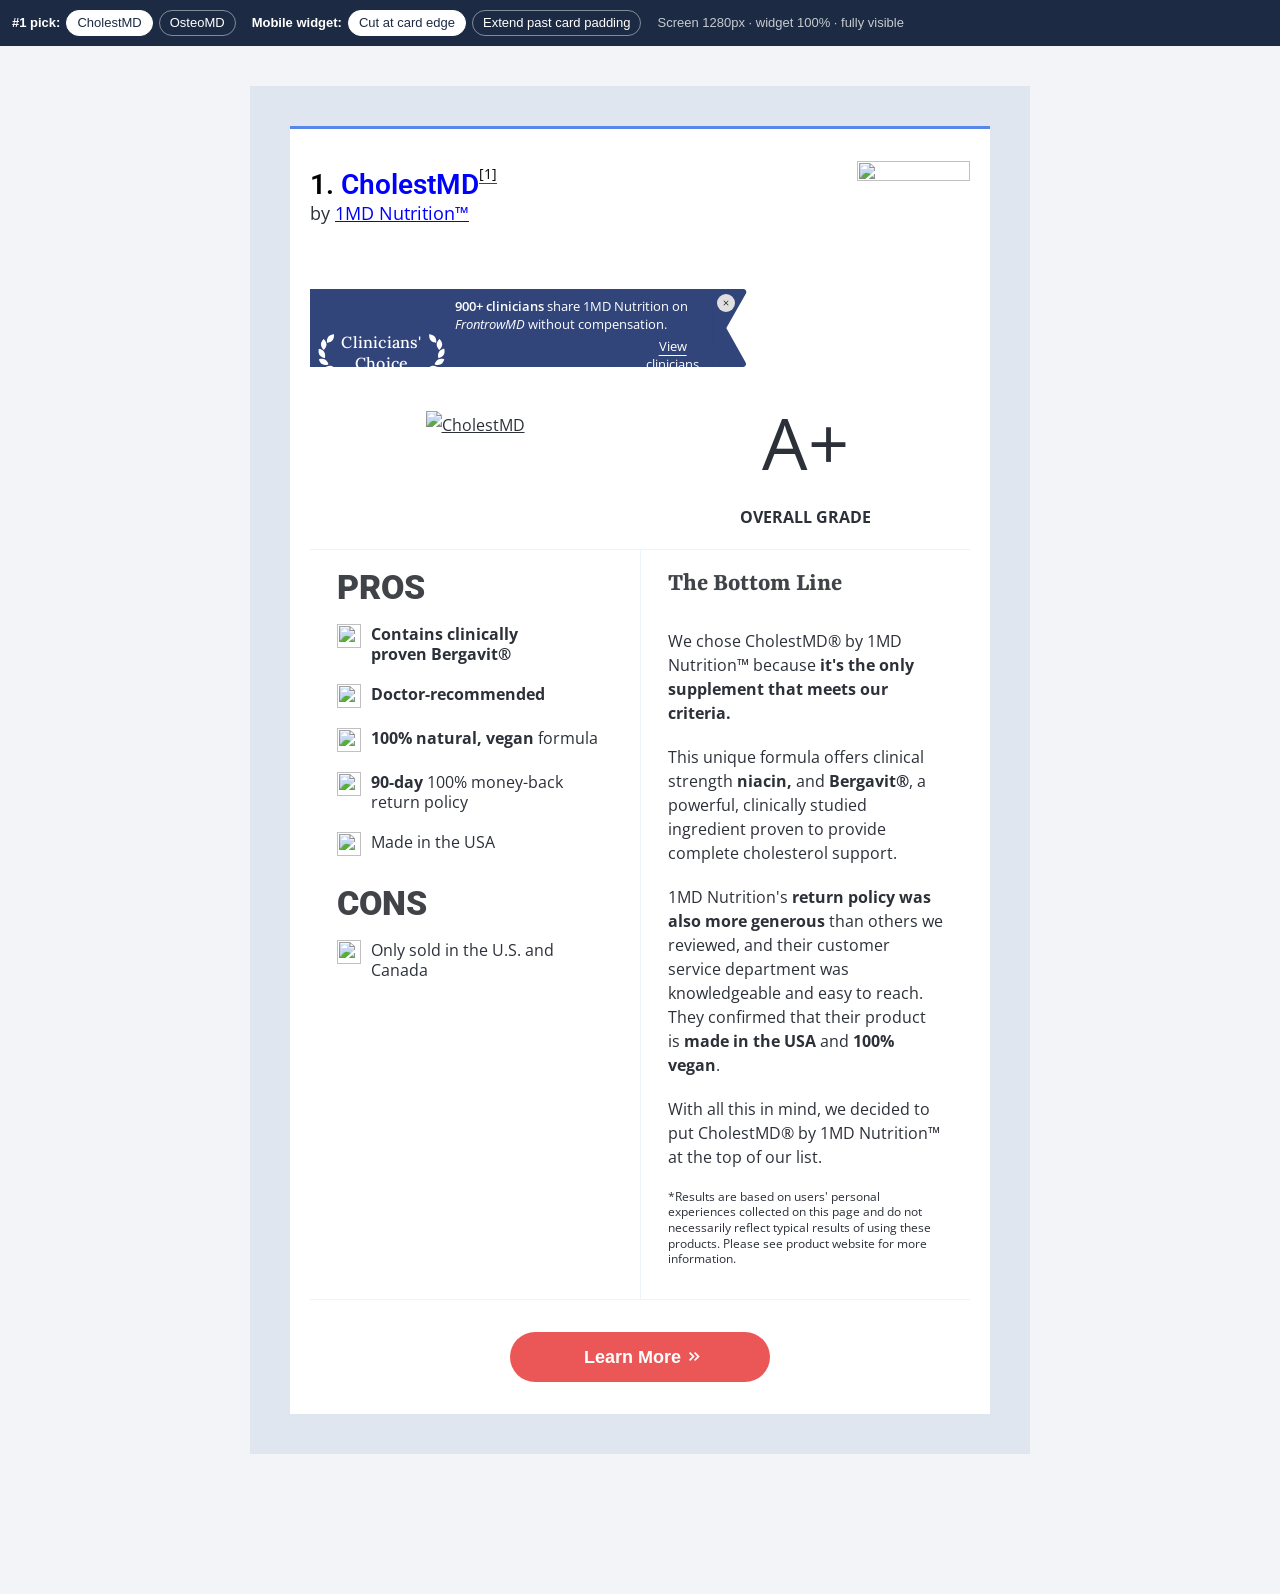
==== cholestmd.html @ 3a2449ef "SR #1 pick FrontrowMD widget phone test mockup Co-Authored-By: Claude Opus 5.5 <noreply@anthropic.co" ====
<!DOCTYPE html>
<html lang="en" data-fit="crop">
<head>
  <meta charset="utf-8">
  <meta name="viewport" content="width=device-width, initial-scale=1">
  <meta name="robots" content="noindex, nofollow">
  <title>CholestMD #1 pick · FrontrowMD widget test</title>
  <link rel="preconnect" href="https://fonts.googleapis.com">
  <link rel="preconnect" href="https://fonts.gstatic.com" crossorigin>
  <link href="https://fonts.googleapis.com/css2?family=Arimo:wght@400;700&family=Open+Sans:ital,wght@0,400;0,600;0,700;1,400&family=Rasa:wght@400;700&family=Roboto:wght@400;600;700;900&display=swap" rel="stylesheet">
  <link rel="stylesheet" href="assets/sr.css">
</head>
<body>
  <nav class="test-bar" aria-label="Test controls">
    <div class="group"><strong>#1 pick:</strong>
      <a href="cholestmd.html" data-keep-fit class="is-active">CholestMD</a>
      <a href="osteomd.html" data-keep-fit>OsteoMD</a>
    </div>
    <div class="group"><strong>Mobile widget:</strong>
      <a href="?fit=crop" data-fit="crop">Cut at card edge</a>
      <a href="?fit=extend" data-fit="extend">Extend past card padding</a>
    </div>
    <span class="readout" id="readout"></span>
  </nav>

  <main class="brilliant__background-container brilliant__background-container--use_background">
    <div class="brilliant__container">
      <div class="brilliant__middle-column">

        <div class="product-rec__section" id="no_one_product_anchor" style="background-color:#ffffff; padding-top:32px; padding-bottom:32px; margin-top:72px; margin-bottom:0; --block-padding-top:32px; --shadow-color:#e0e6f0;">
          <div class="product-rec__mobile-badge-container">
            <img src="https://top.smarter-reviews.com/cdn/shop/files/SR_1_-_113px_X_112px.png?v=1743464858&amp;width=115" alt="" width="115" height="114" class="product-rec__mobile-badge">
          </div>

          <!-- First Row -->
          <div class="product-rec__row">
            <div class="product-rec__column">
              <div class="product-rec__title">
                <a href="https://1md.org/pages/heart-health-cholestmd?utm_source=smarter-reviews&amp;utm_medium=referral" target="_blank" class="product-rec__title-link">1. <span class="product-rec__title-product">CholestMD</span></a><a class="product-rec__disclaimer-link" href="#"><sup>[1]</sup></a>
              </div>
              <p class="product-rec__subtitle">by <a href="https://1md.org/pages/heart-health-cholestmd?utm_source=smarter-reviews&amp;utm_medium=referral" target="_blank">1MD Nutrition™</a></p>
            </div>
            <div class="product-rec__column product-rec__image-column column-flex-end">
              <img src="https://top.smarter-reviews.com/cdn/shop/files/SR_1_-_113px_X_112px.png?v=1743464858&amp;width=115" alt="" width="115" height="114" class="product-rec__image">
            </div>
          </div>

          <!-- NEW: FrontrowMD widget (FrontrowMD's embed; shown here as a mockup of it) -->
          <div class="frontrow-row">
            <div class="frontrow-box">
              <iframe class="frontrow-sticker" src="frontrow/sticker-cholestmd.html" title="FrontrowMD Clinicians' Choice" scrolling="no"></iframe>
            </div>
          </div>

          <!-- Second Row -->
          <div class="product-rec__row product-rec__row-second">
            <div class="product-rec__column column-flex-center">
              <a href="https://1md.org/pages/heart-health-cholestmd?utm_source=smarter-reviews&amp;utm_medium=referral" target="_blank">
                <img src="https://top.smarter-reviews.com/cdn/shop/files/cholestmd_one_bottle.png?v=1752173298&amp;width=500" alt="CholestMD" width="500" height="500" class="product-rec__product-image">
              </a>
            </div>
            <div class="product-rec__column column-flex-center product-rec__column-grade">
              <p class="product-rec__grade">A+</p>
              <p class="product-rec__grade-text">OVERALL GRADE</p>
            </div>
          </div>

          <!-- Third Row -->
          <div class="product-rec__row no-gap mobile-column">
            <div class="product-rec__column no-left-border extra-padding">
              <h3 class="product-rec__icon-list-title">PROS</h3>
              <ul class="product-rec__icon-list">
                <li><img src="https://top.smarter-reviews.com/cdn/shop/files/circle-check-thicc.svg?v=1743488051&amp;width=50" alt="" width="50" height="50" class="product-rec__icon"><p><strong>Contains clinically proven&nbsp;Bergavit®</strong></p></li>
                <li><img src="https://top.smarter-reviews.com/cdn/shop/files/circle-check-thicc.svg?v=1743488051&amp;width=50" alt="" width="50" height="50" class="product-rec__icon"><p><strong>Doctor-recommended</strong></p></li>
                <li><img src="https://top.smarter-reviews.com/cdn/shop/files/circle-check-thicc.svg?v=1743488051&amp;width=50" alt="" width="50" height="50" class="product-rec__icon"><p><strong>100% natural, vegan&nbsp;</strong>formula</p></li>
                <li><img src="https://top.smarter-reviews.com/cdn/shop/files/circle-check-thicc.svg?v=1743488051&amp;width=50" alt="" width="50" height="50" class="product-rec__icon"><p><strong>90-day&nbsp;</strong>100% money-back return policy</p></li>
                <li><img src="https://top.smarter-reviews.com/cdn/shop/files/circle-check-thicc.svg?v=1743488051&amp;width=50" alt="" width="50" height="50" class="product-rec__icon"><p>Made in the USA</p></li>
              </ul>
              <h3 class="product-rec__icon-list-title">CONS</h3>
              <ul class="product-rec__icon-list">
                <li><img src="https://top.smarter-reviews.com/cdn/shop/files/circle-cancel-thicc.svg?v=1743486983&amp;width=50" alt="" width="50" height="50" class="product-rec__icon"><p>Only sold in the U.S. and Canada&nbsp;</p></li>
              </ul>
            </div>
            <div class="product-rec__column no-right-border extra-padding">
              <h3 class="product-rec__content-title">The Bottom Line</h3>
              <div class="product-rec__content-text">
                <p>We chose CholestMD®&nbsp;by 1MD Nutrition™ because<strong>&nbsp;it's the only supplement that meets our criteria.&nbsp;</strong></p>
                <p>This unique formula offers clinical strength&nbsp;<strong>niacin,</strong>&nbsp;and&nbsp;<strong>Bergavit®</strong>, a powerful, clinically studied ingredient proven to provide complete cholesterol support.</p>
                <p>1MD Nutrition's&nbsp;<strong>return policy was also more generous</strong>&nbsp;than others we reviewed, and their customer service department was knowledgeable and easy to reach. They confirmed that their product is&nbsp;<strong>made in the USA</strong>&nbsp;and<strong>&nbsp;100% vegan</strong>.</p>
                <p>With all this in mind, we decided to put CholestMD®&nbsp;by 1MD Nutrition™ at the top of our list.&nbsp;</p>
                <h6>*Results are based on users' personal experiences collected on this page and do not necessarily reflect typical results of using these products. Please see product website for more information.</h6>
              </div>
            </div>
          </div>

          <!-- Button Row -->
          <div class="product-rec__button-wrapper">
            <a href="https://1md.org/pages/heart-health-cholestmd?utm_source=smarter-reviews&amp;utm_medium=referral" target="_blank">
              <button style="background-color:#eb5757; color:#ffffff" class="product-rec__button">Learn More <i class="product-rec__chevron-icon"><svg width="15" height="15" viewBox="0 0 15 15" fill="none" xmlns="http://www.w3.org/2000/svg"><path fill-rule="evenodd" clip-rule="evenodd" d="M5.50001 4.79291L8.20712 7.50001L5.50001 10.2071L4.79291 9.50001L6.79291 7.50001L4.79291 5.50001L5.50001 4.79291ZM8.50001 4.79291L11.2071 7.50001L8.50001 10.2071L7.79291 9.50001L9.79291 7.50001L7.79291 5.50001L8.50001 4.79291Z" fill="currentColor"/></svg></i></button>
            </a>
          </div>
        </div>

      </div>
    </div>
  </main>

  <iframe id="frontrow-modal" class="frontrow-modal" src="frontrow/modal.html" title="FrontrowMD and the clinicians"></iframe>
  <script src="assets/frontrow-host.js"></script>
</body>
</html>
---- assets/sr.css ----
/* ------------------------------------------------------------------
   Smarter Reviews #1 pick — styles copied from the live theme
   (top.smarter-reviews.com, captured Oct 28 2026), trimmed to what the
   #1 product section uses. Mockup additions are at the bottom.
------------------------------------------------------------------- */
*, *::before, *::after { box-sizing: border-box; }
html, body { margin: 0; overflow-x: hidden; overflow-x: clip; }
body { font-family: "Open Sans", sans-serif; font-size: 16px; line-height: 1.8; color: rgb(44, 48, 56); background: #fff; -webkit-text-size-adjust: 100%; }
img { max-width: 100%; }
a { color: inherit; }

.brilliant__background-container { padding-top: 40px; padding-bottom: 140px; letter-spacing: normal; color: rgb(44, 48, 56); }
.brilliant__background-container.brilliant__background-container--use_background { background-color: rgb(242, 244, 247); }
.brilliant__container { display: flex; flex-wrap: nowrap; width: 100%; overflow-wrap: anywhere; justify-content: center; }
.brilliant__middle-column { flex: 1 1 80%; max-width: 780px; background-color: #fff; padding: 32px 40px 40px; border-radius: 8px; }
.brilliant__container :is(.product-rec__content-text) a { color: rgb(0, 0, 255); text-decoration: underline; }

.product-rec__mobile-badge-container { display: none; }
.product-rec__section { display: flex; flex-direction: column; padding: 20px; max-width: 100%; margin-left: auto; margin-right: auto; border-top: 3px solid rgb(87, 135, 235); border-radius: 0; scroll-margin-top: 50px; box-shadow: 0 0 0 40px var(--shadow-color); color: rgb(44, 48, 56); }
.product-rec__row { display: flex; align-items: stretch; justify-content: space-between; }
.product-rec__column { flex: 1 1 0%; }
.column-flex-end { display: flex; justify-content: flex-end; }
.no-left-border { border-right: 0.5px solid rgb(235, 243, 251); border-top: 1px solid rgb(235, 243, 251); border-bottom: 1px solid rgb(235, 243, 251); }
.no-right-border { border-top: 1px solid rgb(235, 243, 251); border-bottom: 1px solid rgb(235, 243, 251); }
.extra-padding { padding: 20px 27px; }
.no-gap { gap: 0 !important; }
.column-flex-center { display: flex; justify-content: center; align-items: center; flex-direction: column; padding: 20px 0; }
.product-rec__title, .product-rec__title a { color: #000; font-style: normal; font-weight: 600; margin: 10px 0 0; text-decoration: none; }
.product-rec__title { font-family: Roboto, sans-serif; font-size: 28px; line-height: 1; }
.product-rec__title a .product-rec__title-product { color: rgb(0, 0, 255); }
.product-rec__title a.product-rec__disclaimer-link { margin: 0; }
.product-rec__title a.product-rec__disclaimer-link sup { font-family: "Open Sans", sans-serif; font-size: 14px; font-weight: 400; border-bottom: 1px solid rgb(68, 68, 68); line-height: 1; top: -15px; position: relative; vertical-align: baseline; }
.product-rec__subtitle { font-size: 18px; font-style: normal; font-weight: 400; line-height: 28px; margin: 0 0 25px; }
.product-rec__subtitle a { text-decoration: underline; color: rgb(0, 0, 255); }
.product-rec__grade { text-align: center; font-size: 72px; font-style: normal; font-weight: 400; line-height: 1.44; margin: 0 0 10px; }
.product-rec__grade-text { text-align: center; font-size: 16px; font-style: normal; font-weight: 700; line-height: 24px; margin: 0; }
.product-rec__icon-list-title { margin: 0 0 20px; padding: 0; font-family: Roboto, sans-serif; font-size: 34px; line-height: 1; font-weight: 900; color: rgb(64, 67, 71); }
.product-rec__content-title { font-family: Rasa, serif; font-size: 26px; line-height: 28.9px; font-weight: 700; margin-top: 0; margin-bottom: 30px; color: rgb(64, 67, 71); }
.product-rec__content-text { font-size: 16px; font-style: normal; font-weight: 400; line-height: 24px; }
.product-rec__content-text p { margin: 0 0 20px; }
.product-rec__content-text strong { font-weight: 700; }
.product-rec__content-text h3 { font-family: Rasa, serif; font-size: 26px; font-weight: 700; margin: 30px 0; color: rgb(64, 67, 71); }
.product-rec__content-text h6 { font-size: 12px; line-height: 1.3; font-weight: 400; color: rgb(44, 48, 56); margin: 0 0 12px; }
.product-rec__image-column { align-self: flex-start; flex: 0 0 113px; }
.product-rec__image { width: 113px; height: auto; }
.product-rec__product-image { max-height: 145px; width: auto; height: auto; display: block; }
.product-rec__icon-list { list-style: none; padding: 0; margin: 0 0 30px; }
.product-rec__icon-list li { display: flex; align-items: flex-start; margin-bottom: 20px; font-size: 16px; font-style: normal; font-weight: 400; line-height: 1.25; }
.product-rec__icon-list li p { margin: 0; }
.product-rec__icon-list li strong { font-weight: 700; }
.product-rec__icon { width: 24px; height: 24px; margin-right: 10px; flex: 0 0 auto; }
.product-rec__button-wrapper { text-align: center; display: flex; justify-content: center; padding: 32px 0 0; }
.product-rec__button-wrapper a { width: 260px; max-width: 90%; }
.product-rec__button { width: 100%; height: 50px; justify-content: center; align-items: center; cursor: pointer; font-family: Arimo, sans-serif; font-size: 18px; font-weight: 700; line-height: 1; text-transform: capitalize; border: none; border-radius: 50px; display: inline-flex; gap: 0; }
.product-rec__button i:last-child { margin-right: -10px; }
.product-rec__chevron-icon svg { width: 25px; height: 25px; display: block; }

@media screen and (max-width: 768px) {
  body { font-size: 15px; }
  .brilliant__background-container { padding-top: 5px; padding-bottom: 40px; }
  .brilliant__container { display: block; }
  .brilliant__middle-column { padding: 20px 10px 40px; border-radius: 0; }
  .product-rec__mobile-badge-container { display: flex; justify-content: center; margin-top: calc(-60px - var(--block-padding-top)); }
  .product-rec__section { padding: 40px 10px; box-shadow: 0 0 0 60px var(--shadow-color); }
  .mobile-column { flex-direction: column; }
  .mobile-column .no-left-border { border-right: none; }
  .extra-padding { padding: 20px 10px; }
  .product-rec__title { text-align: center; width: 100%; font-size: 24px; }
  .product-rec__subtitle { text-align: center; font-size: 16px; color: #000; }
  .product-rec__grade { font-size: 52px; line-height: 52px; }
  .product-rec__grade-text { font-size: 12px; }
  .product-rec__icon-list-title { font-size: 26px; line-height: 28.9px; }
  .column-flex-end { display: none; }
  .product-rec__row-second { gap: 0; }
  .product-rec__row-second > * { border-top: 1px solid rgb(235, 243, 251); }
  .product-rec__row-second > :first-child { border-right: 1px solid rgb(235, 243, 251); }
  .product-rec__product-image { width: 125px; height: auto; max-height: none; }
  .product-rec__content-text p { margin-bottom: 15px; }
  .product-rec__icon-list li img { width: 20px; margin-top: -1px; }
  .product-rec__button-wrapper { padding: 36px 0 0; }
  .product-rec__button i:last-child { display: none; }
}

/* ------------------------------------------------------------------
   MOCKUP ADDITIONS — FrontrowMD widget in the #1 pick (Figma Version 3)
------------------------------------------------------------------- */

/* Widget row: between the product name row and the image + grade row, left-aligned. */
.frontrow-row { --s: 1; padding: 16px 0 4px; }
.frontrow-box { width: calc(437px * var(--s)); height: calc(78px * var(--s)); }
/* The widget is a fixed 437 x 78 iframe; it is scaled, never resized (same as the LiverMD PDP). */
.frontrow-sticker { display: block; width: 437px; height: 78px; border: 0; overflow: hidden; transform: scale(var(--s)); transform-origin: 0 0; transition: width .3s ease-in-out; background: transparent; }
.frontrow-sticker.is-min { width: 40px; }

/* Desktop: 100%. Overall grade sits at the bottom of the row. */
@media screen and (min-width: 769px) {
  .product-rec__column-grade { justify-content: flex-end; }
  /* Mockup only: no content above the #1 pick here, so drop the gap the live page has. */
  .brilliant__middle-column { padding-top: 0; }
  #no_one_product_anchor { margin-top: 40px !important; }
}

/* Mobile: 90% (same scale the LiverMD PDP uses). */
@media screen and (max-width: 768px) {
  .frontrow-row { --s: 0.9; padding: 8px 0 4px; }
  /* Default (Figma): cut off at the card edge. */
  html[data-fit="crop"] .frontrow-row { overflow: hidden; }
  /* Option: allowed past the card's inner padding; only the screen edge cuts it. */
  html[data-fit="extend"] .frontrow-row { overflow: visible; }
}

/* FrontrowMD modal host (same rules the LiverMD PDP uses for the modal iframe) */
.frontrow-modal { display: none; position: fixed; inset: 0; z-index: 99999997; width: 100%; height: 100%; border: 0; overflow: hidden; }
.frontrow-modal.is-open { display: block; }

/* Test controls (not part of the design) */
.test-bar { font: 13px/1.4 -apple-system, BlinkMacSystemFont, "Segoe UI", sans-serif; background: #1c2b43; color: #fff; padding: 10px 12px; display: flex; flex-wrap: wrap; gap: 6px 16px; align-items: center; }
.test-bar strong { font-weight: 600; }
.test-bar .group { display: flex; flex-wrap: wrap; gap: 6px; align-items: center; }
.test-bar a { color: #fff; text-decoration: none; border: 1px solid rgba(255,255,255,.45); border-radius: 999px; padding: 3px 10px; white-space: nowrap; }
.test-bar a.is-active { background: #fff; color: #1c2b43; border-color: #fff; }
.test-bar .readout { opacity: .75; }
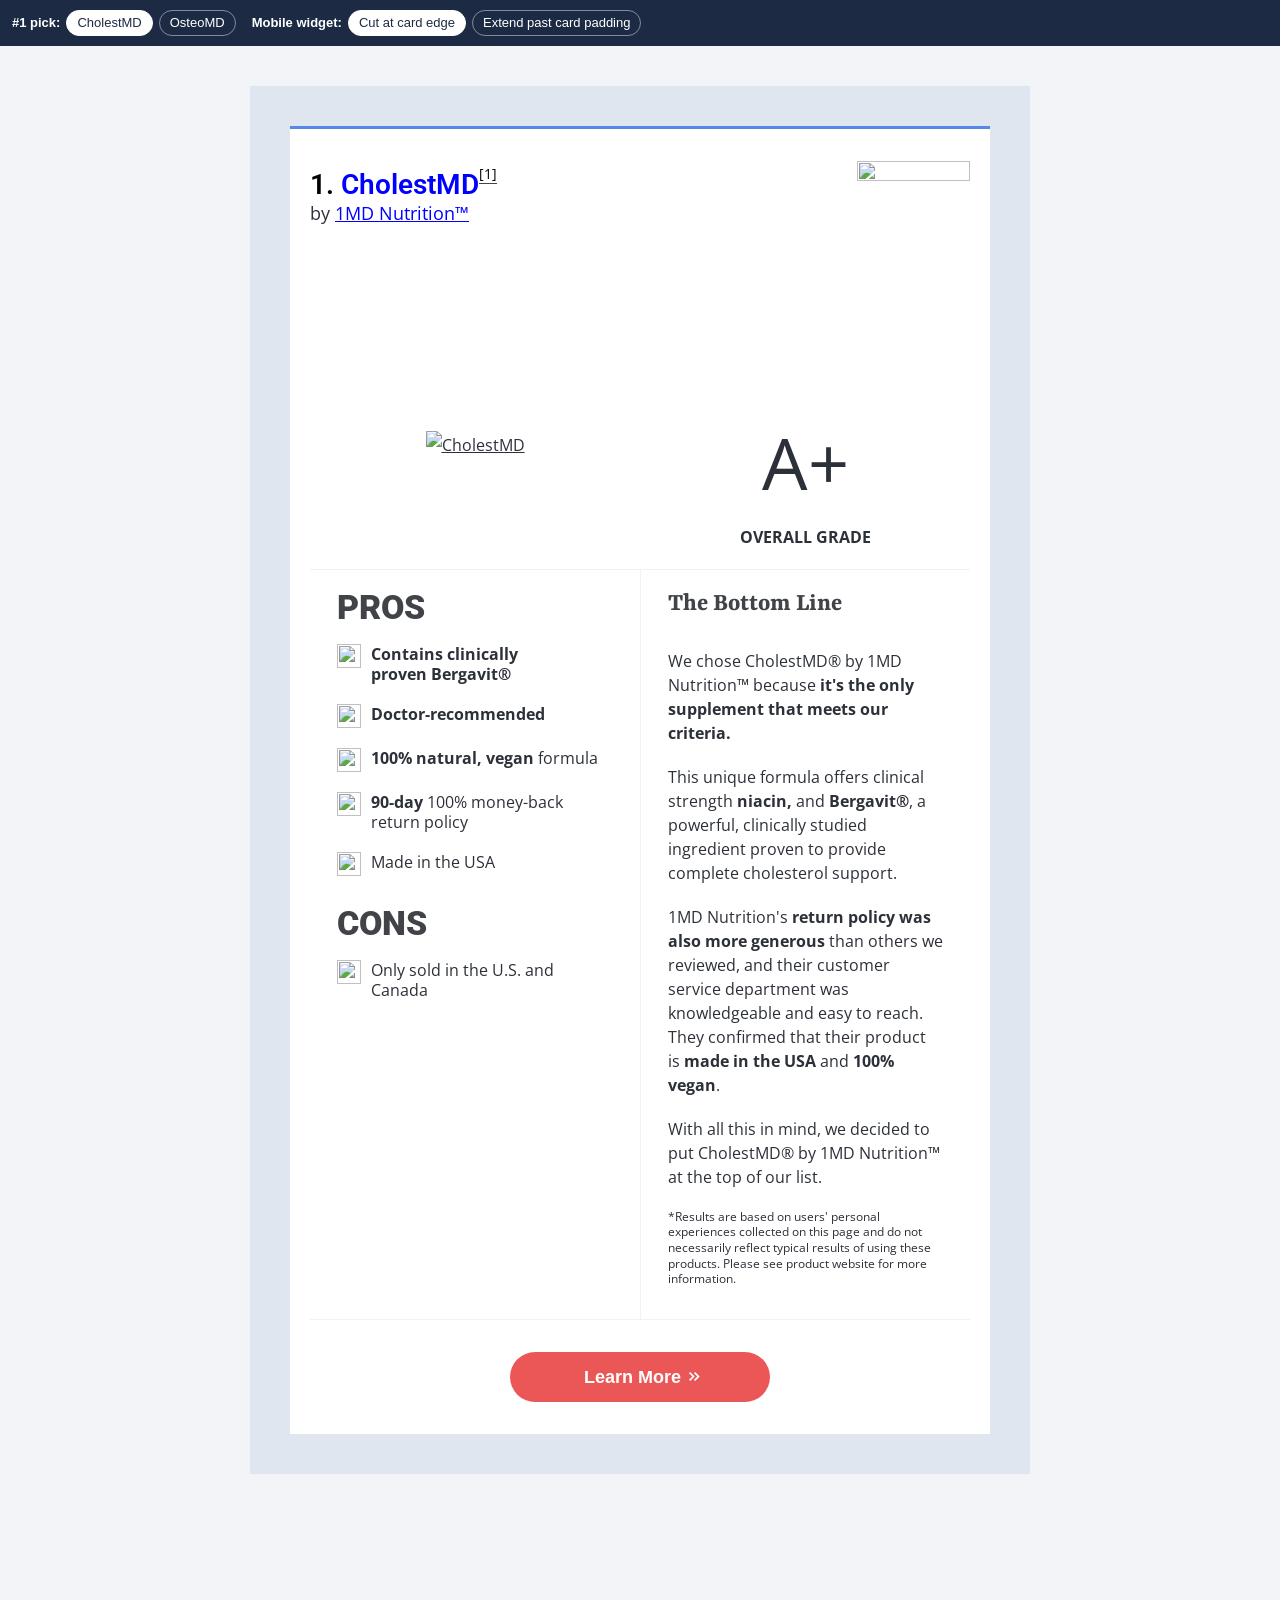
==== commit 429c66e8: "Swap mockup sticker for live FrontrowMD brand banner (product 3852) Co-Authored-By: Claude Opus 5.5 " ====
--- a/cholestmd.html
+++ b/cholestmd.html
@@ -45,10 +45,11 @@
             </div>
           </div>
 
-          <!-- NEW: FrontrowMD widget (FrontrowMD's embed; shown here as a mockup of it) -->
+          <!-- FrontrowMD — Brand Banner (live embed, product_id=3852) -->
           <div class="frontrow-row">
-            <div class="frontrow-box">
-              <iframe class="frontrow-sticker" src="frontrow/sticker-cholestmd.html" title="FrontrowMD Clinicians' Choice" scrolling="no"></iframe>
+            <div class="frontrow-brand-slot">
+              <script async type="text/javascript" src="https://app.thefrontrowhealth.com/api/widgets/script?presentation_type=brand&amp;product_id=3852"></script>
+              <iframe data-state="max" class="iframe-frontrow-brand-badge" id="frontrow-brand-badge" title="FrontrowMD Brand Banner" frameborder="0" src="https://app.thefrontrowhealth.com/api/widgets?presentation_type=brand&amp;product_id=3852"></iframe>
             </div>
           </div>
 
@@ -105,7 +106,6 @@
     </div>
   </main>
 
-  <iframe id="frontrow-modal" class="frontrow-modal" src="frontrow/modal.html" title="FrontrowMD and the clinicians"></iframe>
   <script src="assets/frontrow-host.js"></script>
 </body>
 </html>
--- a/assets/sr.css
+++ b/assets/sr.css
@@ -120,3 +120,9 @@
 .test-bar a { color: #fff; text-decoration: none; border: 1px solid rgba(255,255,255,.45); border-radius: 999px; padding: 3px 10px; white-space: nowrap; }
 .test-bar a.is-active { background: #fff; color: #1c2b43; border-color: #fff; }
 .test-bar .readout { opacity: .75; }
+
+/* FrontrowMD brand banner — live embed. Rules from FrontrowMD's snippet; the script sets
+   width/top (top: 20px) and scales the badge to 90% of .frontrow-brand-slot. */
+.frontrow-brand-slot { position: relative; width: 100%; height: 98px; }
+.iframe-frontrow-brand-badge { position: absolute; top: 10px; left: 0; z-index: 3; border-radius: 0 !important; }
+.iframe.frontrow { display: none; position: fixed; left: 0; top: 0; z-index: 99999997; right: 0; bottom: 0; width: 100%; height: 100%; overflow: hidden; }
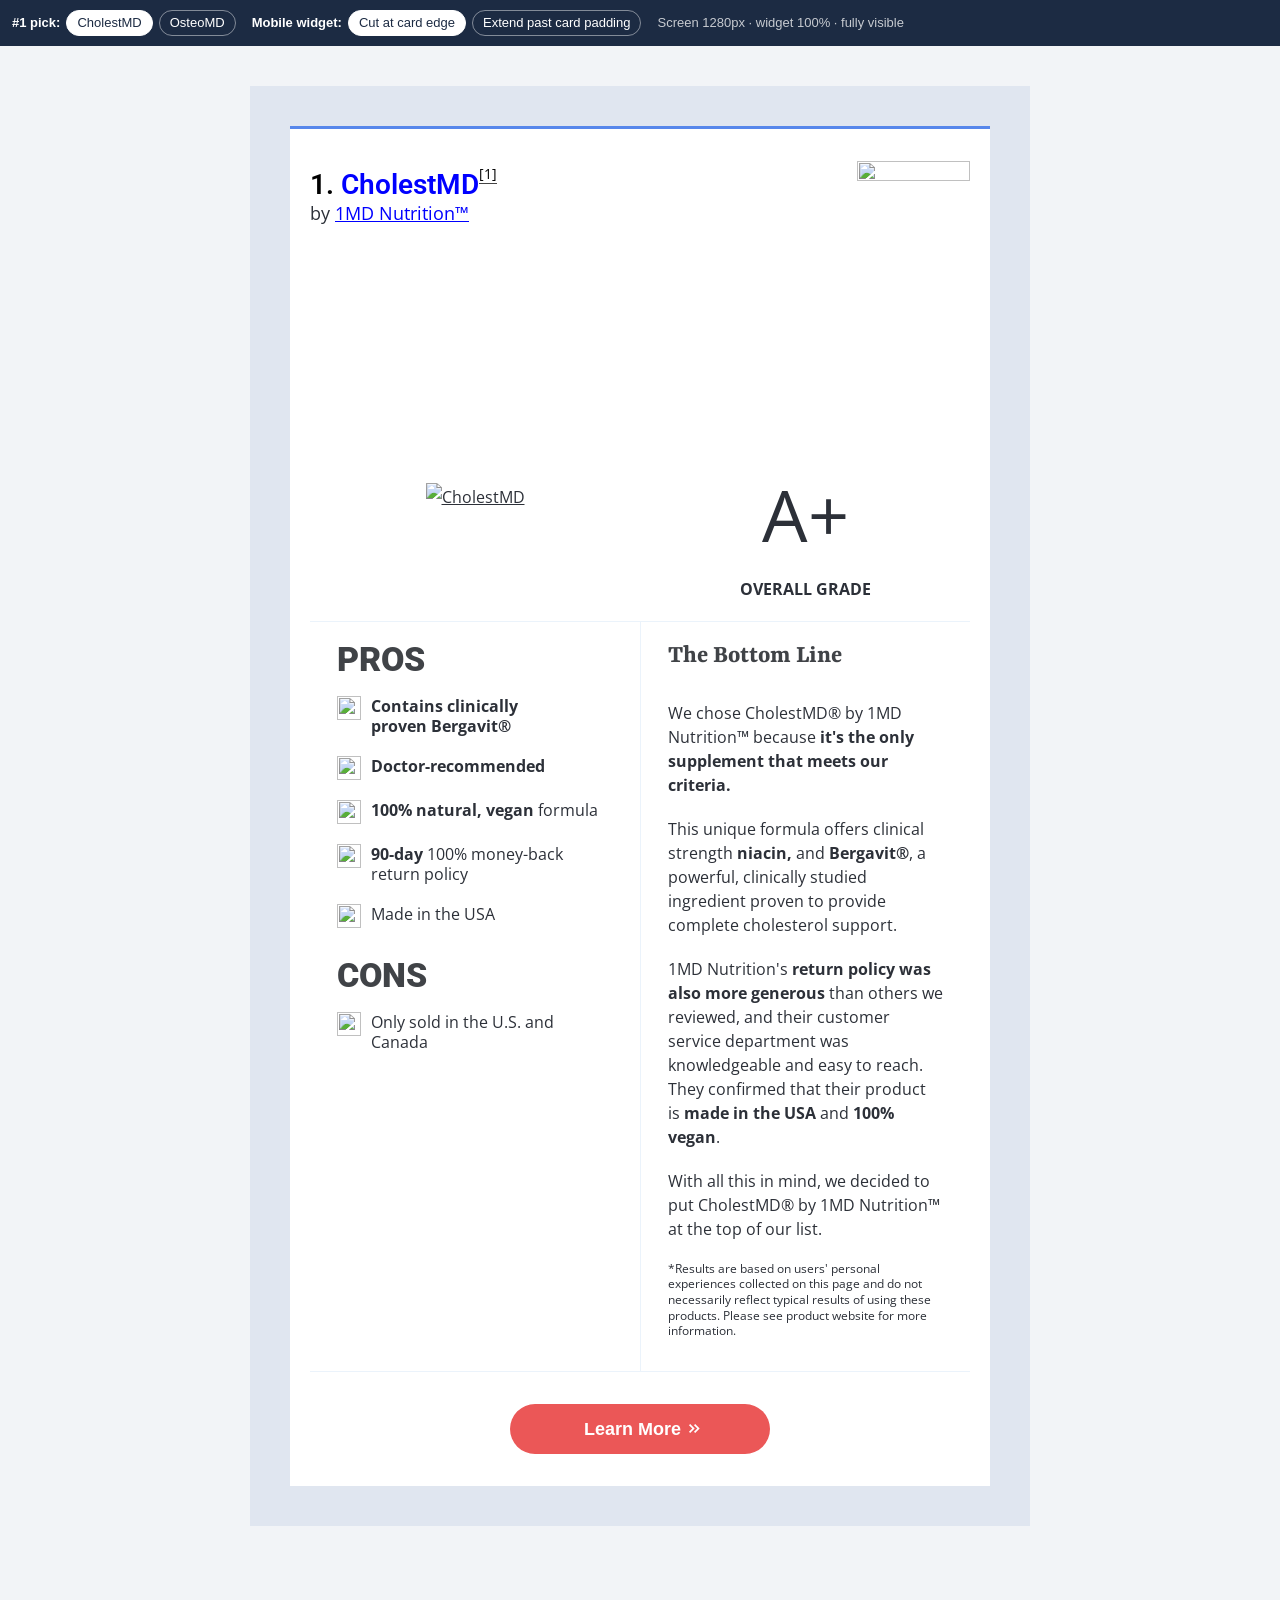
==== commit 031f5ddf: "Swap brand banner for FrontrowMD sticker banner (product 3852), sized like the 1md.org PDP Co-Author" ====
--- a/cholestmd.html
+++ b/cholestmd.html
@@ -45,11 +45,13 @@
             </div>
           </div>
 
-          <!-- FrontrowMD — Brand Banner (live embed, product_id=3852) -->
+          <!-- FrontrowMD — Clinicians' Choice sticker banner (live embed, product_id=3852) -->
           <div class="frontrow-row">
-            <div class="frontrow-brand-slot">
-              <script async type="text/javascript" src="https://app.thefrontrowhealth.com/api/widgets/script?presentation_type=brand&amp;product_id=3852"></script>
-              <iframe data-state="max" class="iframe-frontrow-brand-badge" id="frontrow-brand-badge" title="FrontrowMD Brand Banner" frameborder="0" src="https://app.thefrontrowhealth.com/api/widgets?presentation_type=brand&amp;product_id=3852"></iframe>
+            <div class="frontrow-sticker-slot">
+              <script async src="https://app.thefrontrowhealth.com/api/widgets/script?presentation_type=sticker&amp;product_id=3852"></script>
+              <iframe data-state="max" class="iframe-frontrow-sticker" id="frontrow-sticker"
+                src="https://app.thefrontrowhealth.com/api/widgets?presentation_type=sticker&amp;product_id=3852"
+                title="FrontrowMD Clinicians' Choice Banner" frameborder="0"></iframe>
             </div>
           </div>
 
--- a/assets/sr.css
+++ b/assets/sr.css
@@ -121,8 +121,8 @@
 .test-bar a.is-active { background: #fff; color: #1c2b43; border-color: #fff; }
 .test-bar .readout { opacity: .75; }
 
-/* FrontrowMD brand banner — live embed. Rules from FrontrowMD's snippet; the script sets
-   width/top (top: 20px) and scales the badge to 90% of .frontrow-brand-slot. */
-.frontrow-brand-slot { position: relative; width: 100%; height: 98px; }
-.iframe-frontrow-brand-badge { position: absolute; top: 10px; left: 0; z-index: 3; border-radius: 0 !important; }
+/* FrontrowMD sticker banner — live embed. The script sizes the iframe to 448 x 78 and scales it to
+   90% of .frontrow-sticker-slot; the slot is 437px wide like the wrapper on the 1md.org PDP. */
+.frontrow-sticker-slot { width: 437px; }
+.iframe-frontrow-sticker { display: block; border: 0; }
 .iframe.frontrow { display: none; position: fixed; left: 0; top: 0; z-index: 99999997; right: 0; bottom: 0; width: 100%; height: 100%; overflow: hidden; }
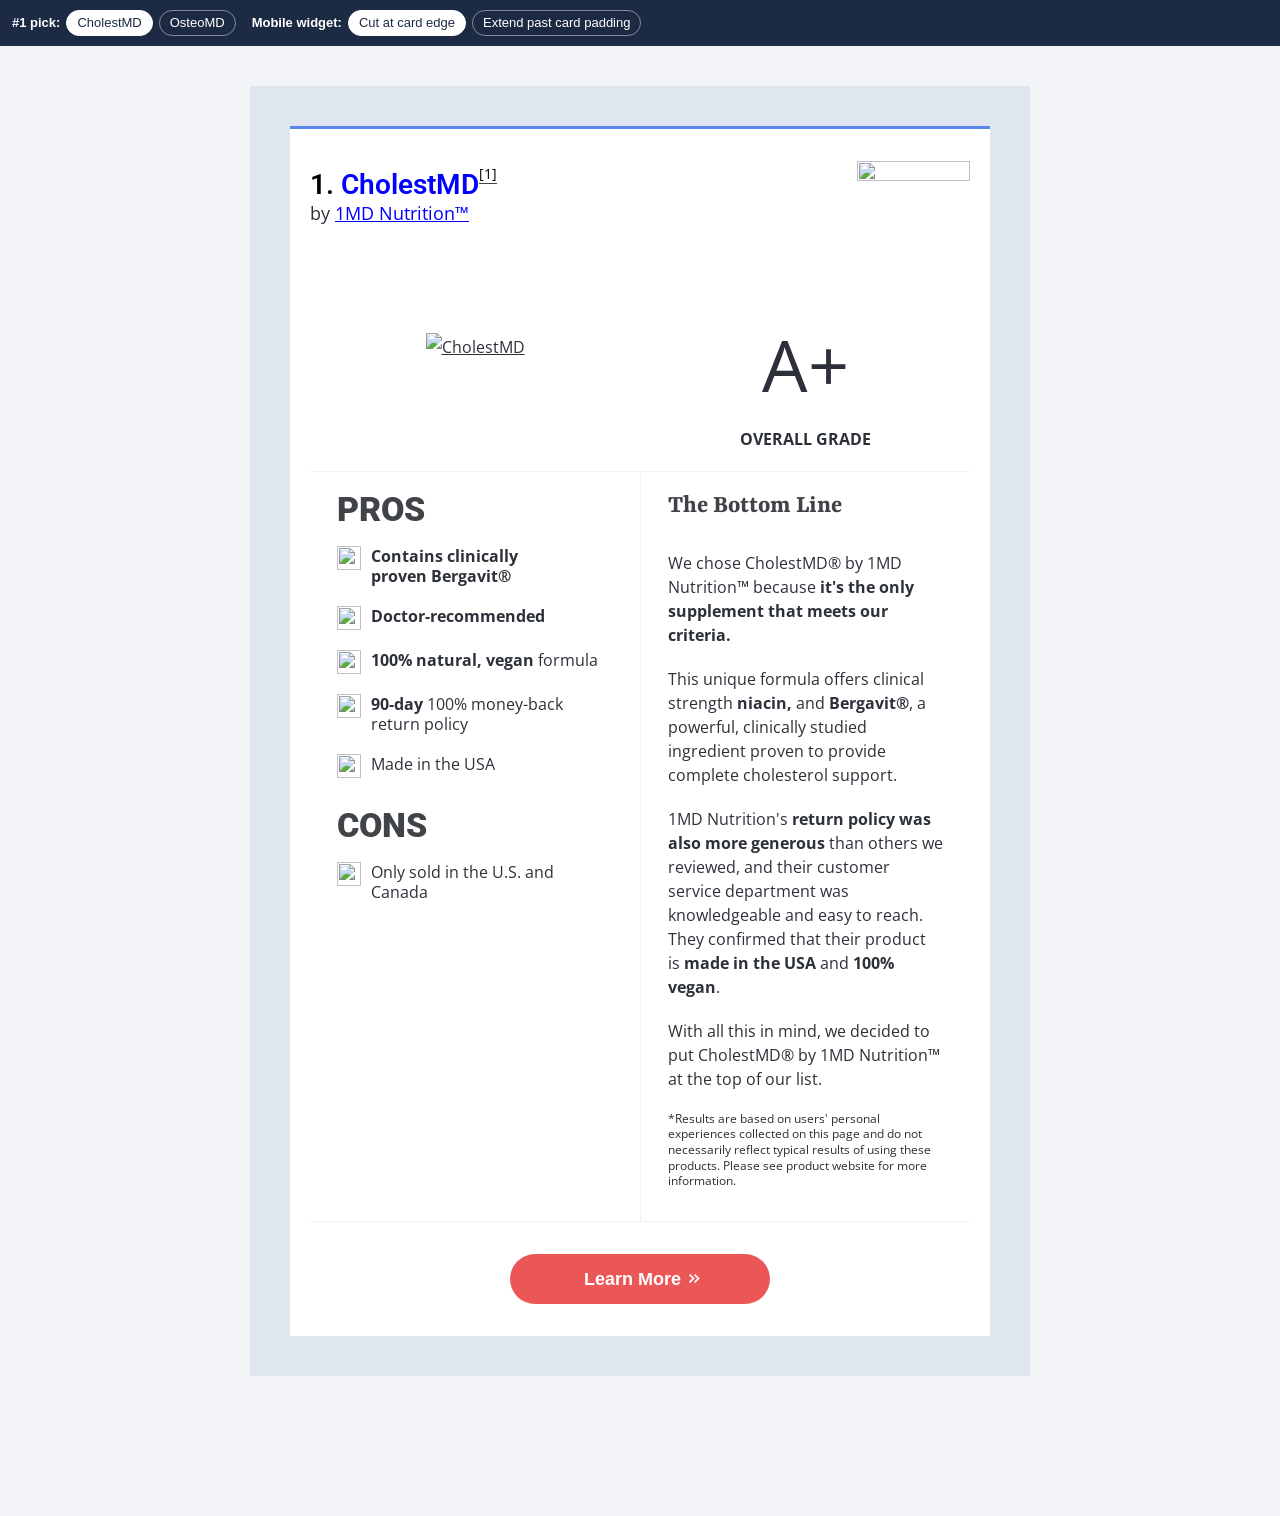
==== commit e475808f: "Swap sticker for FrontrowMD Clinicians' Choice brand badge (product 3845) Co-Authored-By: Claude Opu" ====
--- a/cholestmd.html
+++ b/cholestmd.html
@@ -45,13 +45,11 @@
             </div>
           </div>
 
-          <!-- FrontrowMD — Clinicians' Choice sticker banner (live embed, product_id=3852) -->
+          <!-- FrontrowMD — Clinicians' Choice brand badge (live embed, product_id=3845) -->
           <div class="frontrow-row">
-            <div class="frontrow-sticker-slot">
-              <script async src="https://app.thefrontrowhealth.com/api/widgets/script?presentation_type=sticker&amp;product_id=3852"></script>
-              <iframe data-state="max" class="iframe-frontrow-sticker" id="frontrow-sticker"
-                src="https://app.thefrontrowhealth.com/api/widgets?presentation_type=sticker&amp;product_id=3852"
-                title="FrontrowMD Clinicians' Choice Banner" frameborder="0"></iframe>
+            <div id="frontrow-badge">
+              <script async type="text/javascript" src="https://app.thefrontrowhealth.com/api/widgets/script?presentation_type=brand&amp;product_id=3845"></script>
+              <iframe class="iframe-frontrow" id="iframe-frontrow-brand" title="FrontrowMD Clinicians' Choice Badge" frameborder="0" src="https://app.thefrontrowhealth.com/api/widgets?presentation_type=brand&amp;product_id=3845"></iframe>
             </div>
           </div>
 
--- a/assets/sr.css
+++ b/assets/sr.css
@@ -121,8 +121,10 @@
 .test-bar a.is-active { background: #fff; color: #1c2b43; border-color: #fff; }
 .test-bar .readout { opacity: .75; }
 
-/* FrontrowMD sticker banner — live embed. The script sizes the iframe to 448 x 78 and scales it to
-   90% of .frontrow-sticker-slot; the slot is 437px wide like the wrapper on the 1md.org PDP. */
-.frontrow-sticker-slot { width: 437px; }
-.iframe-frontrow-sticker { display: block; border: 0; }
+/* FrontrowMD brand badge — live embed. Rules from FrontrowMD's snippet; the script sets the
+   iframe height from the widget (RESIZE_HEIGHT), width fills #frontrow-badge. */
+#iframe-frontrow-brand { height: 0px; }
+#frontrow-badge { position: relative; display: flex; }
+.iframe-frontrow { width: 100%; margin: 0; }
+.iframe-modal-frontrow { display: none; position: fixed; z-index: 99999999; left: 0; top: 0; right: 0; bottom: 0; width: 100%; height: 100%; overflow: hidden; }
 .iframe.frontrow { display: none; position: fixed; left: 0; top: 0; z-index: 99999997; right: 0; bottom: 0; width: 100%; height: 100%; overflow: hidden; }
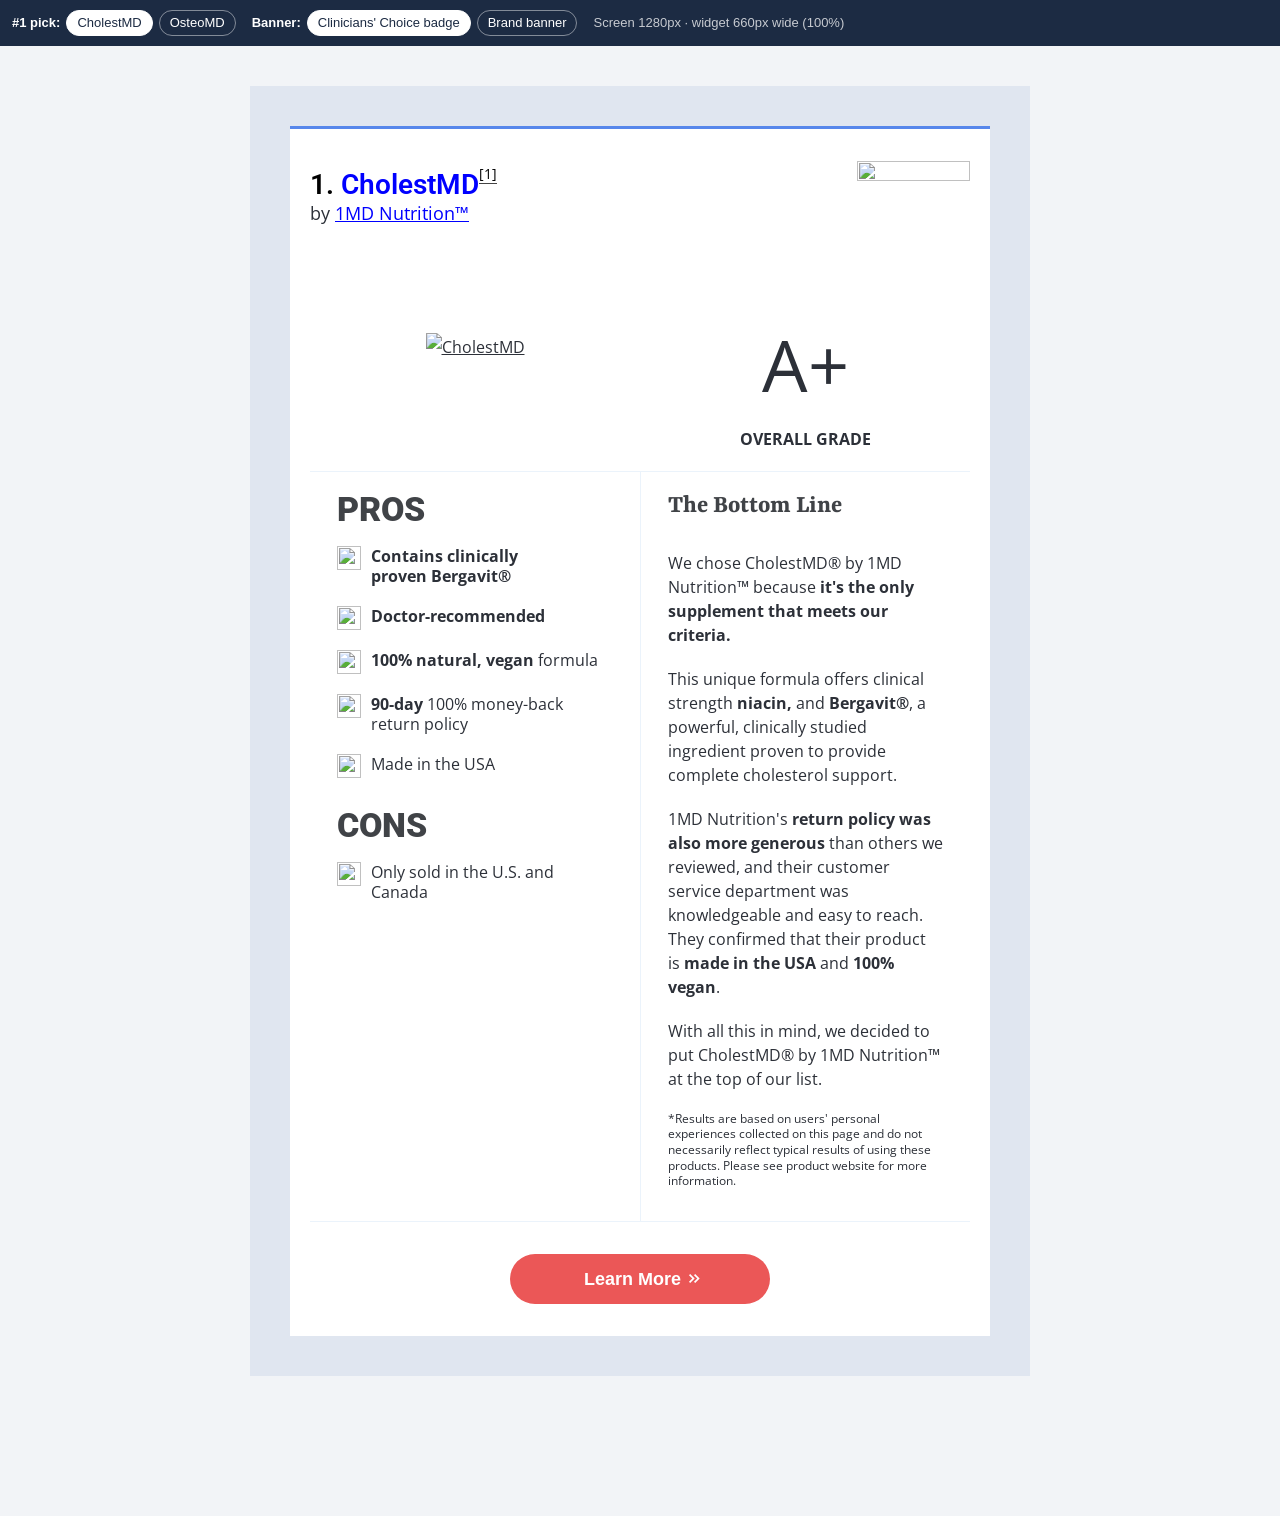
==== commit ec9aff7f: "Add brand banner (3852) as a switchable option alongside the Clinicians' Choice badge (3845) Co-Auth" ====
--- a/cholestmd.html
+++ b/cholestmd.html
@@ -1,5 +1,5 @@
 <!DOCTYPE html>
-<html lang="en" data-fit="crop">
+<html lang="en">
 <head>
   <meta charset="utf-8">
   <meta name="viewport" content="width=device-width, initial-scale=1">
@@ -13,12 +13,12 @@
 <body>
   <nav class="test-bar" aria-label="Test controls">
     <div class="group"><strong>#1 pick:</strong>
-      <a href="cholestmd.html" data-keep-fit class="is-active">CholestMD</a>
-      <a href="osteomd.html" data-keep-fit>OsteoMD</a>
+      <a href="cholestmd.html" data-keep-params class="is-active">CholestMD</a>
+      <a href="osteomd.html" data-keep-params>OsteoMD</a>
     </div>
-    <div class="group"><strong>Mobile widget:</strong>
-      <a href="?fit=crop" data-fit="crop">Cut at card edge</a>
-      <a href="?fit=extend" data-fit="extend">Extend past card padding</a>
+    <div class="group"><strong>Banner:</strong>
+      <a href="?banner=badge" data-banner="badge">Clinicians' Choice badge</a>
+      <a href="?banner=banner" data-banner="banner">Brand banner</a>
     </div>
     <span class="readout" id="readout"></span>
   </nav>
@@ -45,12 +45,23 @@
             </div>
           </div>
 
-          <!-- FrontrowMD — Clinicians' Choice brand badge (live embed, product_id=3845) -->
-          <div class="frontrow-row">
-            <div id="frontrow-badge">
-              <script async type="text/javascript" src="https://app.thefrontrowhealth.com/api/widgets/script?presentation_type=brand&amp;product_id=3845"></script>
-              <iframe class="iframe-frontrow" id="iframe-frontrow-brand" title="FrontrowMD Clinicians' Choice Badge" frameborder="0" src="https://app.thefrontrowhealth.com/api/widgets?presentation_type=brand&amp;product_id=3845"></iframe>
-            </div>
+          <!-- FrontrowMD — live embeds. Only one loads per page (test bar "Banner:" switch, ?banner=badge|banner),
+               since both share FrontrowMD's modal script. -->
+          <div class="frontrow-row" id="frontrow-row">
+            <template data-banner="badge">
+              <!-- Clinicians' Choice brand badge (product_id=3845) -->
+              <div id="frontrow-badge">
+                <script async type="text/javascript" src="https://app.thefrontrowhealth.com/api/widgets/script?presentation_type=brand&amp;product_id=3845"></script>
+                <iframe class="iframe-frontrow" id="iframe-frontrow-brand" title="FrontrowMD Clinicians' Choice Badge" frameborder="0" src="https://app.thefrontrowhealth.com/api/widgets?presentation_type=brand&amp;product_id=3845"></iframe>
+              </div>
+            </template>
+            <template data-banner="banner">
+              <!-- Brand banner (product_id=3852) -->
+              <div class="frontrow-brand-slot">
+                <script async type="text/javascript" src="https://app.thefrontrowhealth.com/api/widgets/script?presentation_type=brand&amp;product_id=3852"></script>
+                <iframe data-state="max" class="iframe-frontrow-brand-badge" id="frontrow-brand-badge" title="FrontrowMD Brand Banner" frameborder="0" src="https://app.thefrontrowhealth.com/api/widgets?presentation_type=brand&amp;product_id=3852"></iframe>
+              </div>
+            </template>
           </div>
 
           <!-- Second Row -->
--- a/assets/sr.css
+++ b/assets/sr.css
@@ -127,4 +127,8 @@
 #frontrow-badge { position: relative; display: flex; }
 .iframe-frontrow { width: 100%; margin: 0; }
 .iframe-modal-frontrow { display: none; position: fixed; z-index: 99999999; left: 0; top: 0; right: 0; bottom: 0; width: 100%; height: 100%; overflow: hidden; }
+/* FrontrowMD brand banner — live embed. Rules from FrontrowMD's snippet; the script sets
+   width/top (top: 20px) and scales the banner to 90% of .frontrow-brand-slot. */
+.frontrow-brand-slot { position: relative; width: 100%; height: 98px; }
+.iframe-frontrow-brand-badge { position: absolute; top: 10px; left: 0; z-index: 3; border-radius: 0 !important; }
 .iframe.frontrow { display: none; position: fixed; left: 0; top: 0; z-index: 99999997; right: 0; bottom: 0; width: 100%; height: 100%; overflow: hidden; }
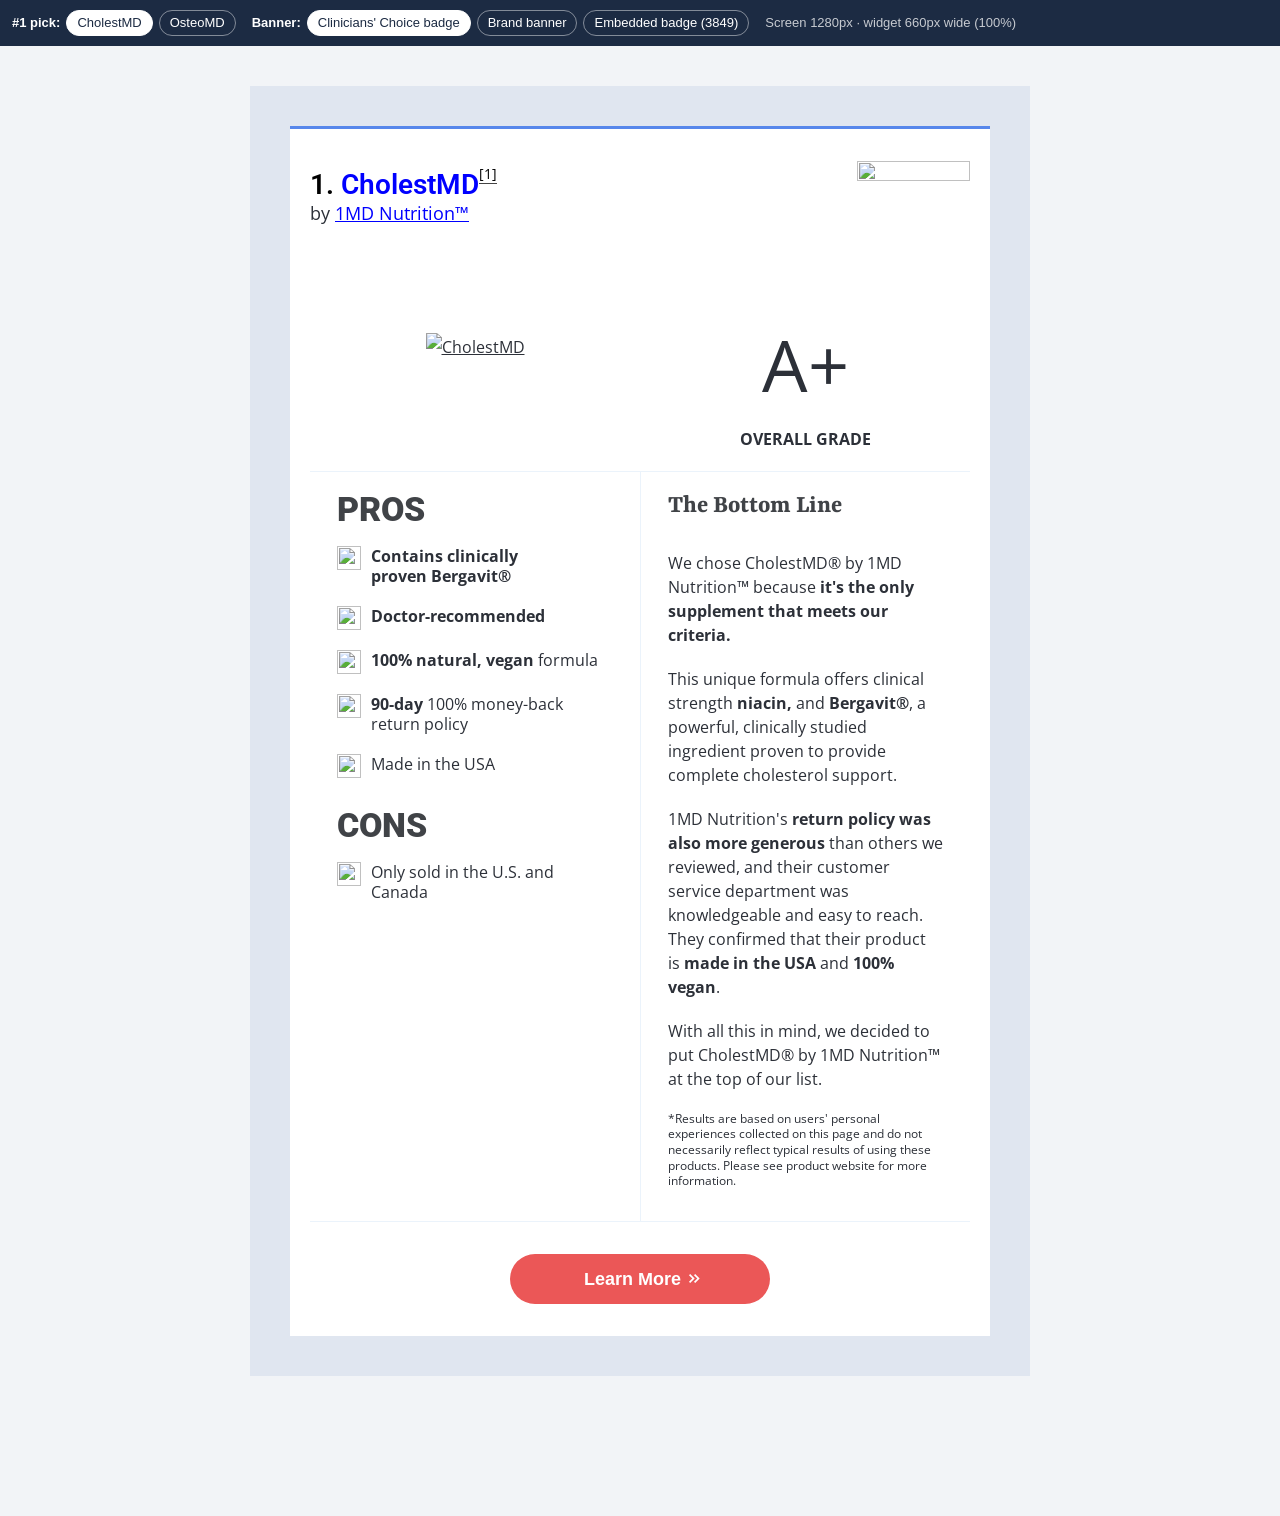
==== commit eb369e7e: "Add FrontrowMD Clinicians' Choice Embedded Badge (quant: CholestMD 3849, OsteoMD 3852) as a third ba" ====
--- a/cholestmd.html
+++ b/cholestmd.html
@@ -19,6 +19,7 @@
     <div class="group"><strong>Banner:</strong>
       <a href="?banner=badge" data-banner="badge">Clinicians' Choice badge</a>
       <a href="?banner=banner" data-banner="banner">Brand banner</a>
+      <a href="?banner=quant" data-banner="quant">Embedded badge (3849)</a>
     </div>
     <span class="readout" id="readout"></span>
   </nav>
@@ -45,7 +46,7 @@
             </div>
           </div>
 
-          <!-- FrontrowMD — live embeds. Only one loads per page (test bar "Banner:" switch, ?banner=badge|banner),
+          <!-- FrontrowMD — live embeds. Only one loads per page (test bar "Banner:" switch, ?banner=badge|banner|quant),
                since both share FrontrowMD's modal script. -->
           <div class="frontrow-row" id="frontrow-row">
             <template data-banner="badge">
@@ -53,6 +54,13 @@
               <div id="frontrow-badge">
                 <script async type="text/javascript" src="https://app.thefrontrowhealth.com/api/widgets/script?presentation_type=brand&amp;product_id=3845"></script>
                 <iframe class="iframe-frontrow" id="iframe-frontrow-brand" title="FrontrowMD Clinicians' Choice Badge" frameborder="0" src="https://app.thefrontrowhealth.com/api/widgets?presentation_type=brand&amp;product_id=3845"></iframe>
+              </div>
+            </template>
+            <template data-banner="quant">
+              <!-- Clinicians' Choice Embedded Badge (quant, product_id=3849) — FrontrowMD dashboard code, this product's branch only -->
+              <div id="frontrow-badge">
+                <script async type="text/javascript" src="https://app.thefrontrowhealth.com/api/widgets/script?presentation_type=quant&amp;product_id=3849"></script>
+                <iframe class="iframe-frontrow" id="iframe-frontrow-quant" title="FrontrowMD Clinicians' Choice Badge" frameborder="0" src="https://app.thefrontrowhealth.com/api/widgets?presentation_type=quant&amp;product_id=3849"></iframe>
               </div>
             </template>
             <template data-banner="banner">
--- a/assets/sr.css
+++ b/assets/sr.css
@@ -124,6 +124,7 @@
 /* FrontrowMD brand badge — live embed. Rules from FrontrowMD's snippet; the script sets the
    iframe height from the widget (RESIZE_HEIGHT), width fills #frontrow-badge. */
 #iframe-frontrow-brand { height: 0px; }
+#iframe-frontrow-quant { height: 0px; }
 #frontrow-badge { position: relative; display: flex; }
 .iframe-frontrow { width: 100%; margin: 0; }
 .iframe-modal-frontrow { display: none; position: fixed; z-index: 99999999; left: 0; top: 0; right: 0; bottom: 0; width: 100%; height: 100%; overflow: hidden; }
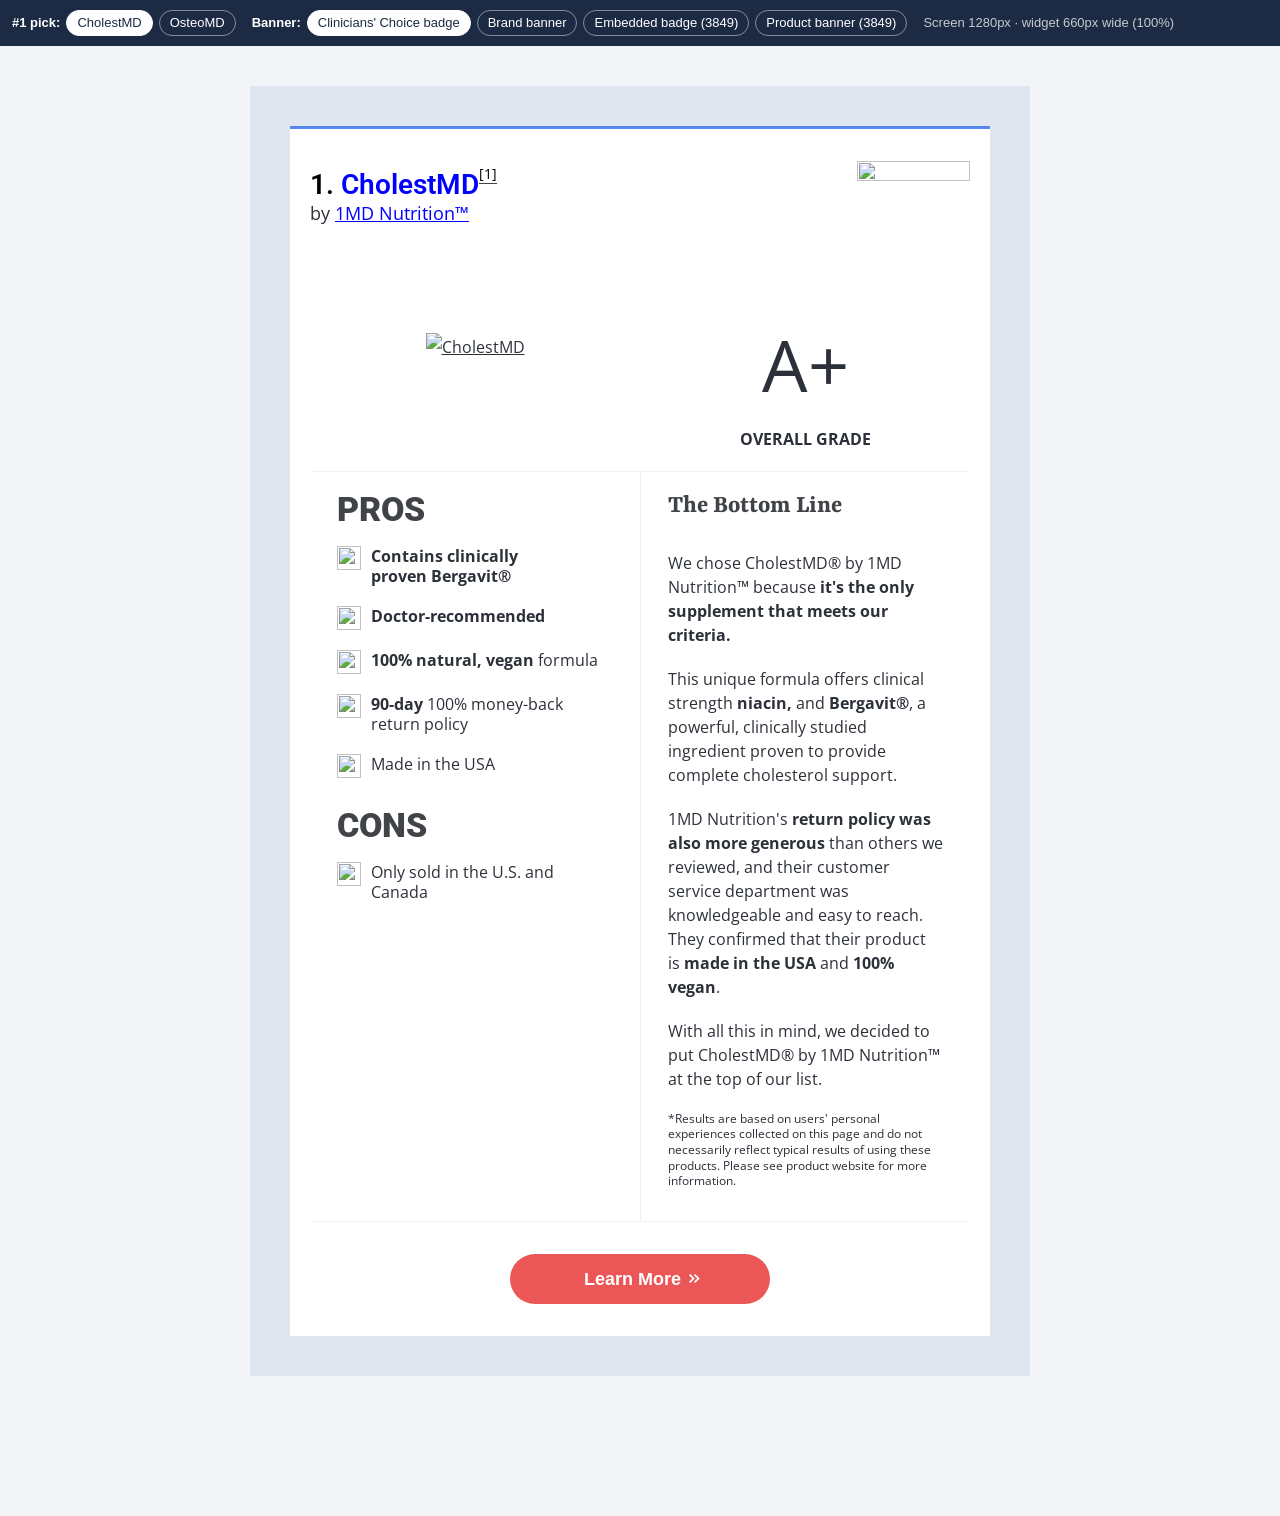
==== commit f2603cca: "Add product-level FrontrowMD banner (sticker: CholestMD 3849, OsteoMD 3852) as a fourth option Co-Au" ====
--- a/cholestmd.html
+++ b/cholestmd.html
@@ -20,6 +20,7 @@
       <a href="?banner=badge" data-banner="badge">Clinicians' Choice badge</a>
       <a href="?banner=banner" data-banner="banner">Brand banner</a>
       <a href="?banner=quant" data-banner="quant">Embedded badge (3849)</a>
+      <a href="?banner=sticker" data-banner="sticker">Product banner (3849)</a>
     </div>
     <span class="readout" id="readout"></span>
   </nav>
@@ -46,7 +47,7 @@
             </div>
           </div>
 
-          <!-- FrontrowMD — live embeds. Only one loads per page (test bar "Banner:" switch, ?banner=badge|banner|quant),
+          <!-- FrontrowMD — live embeds. Only one loads per page (test bar "Banner:" switch, ?banner=badge|banner|quant|sticker),
                since both share FrontrowMD's modal script. -->
           <div class="frontrow-row" id="frontrow-row">
             <template data-banner="badge">
@@ -61,6 +62,13 @@
               <div id="frontrow-badge">
                 <script async type="text/javascript" src="https://app.thefrontrowhealth.com/api/widgets/script?presentation_type=quant&amp;product_id=3849"></script>
                 <iframe class="iframe-frontrow" id="iframe-frontrow-quant" title="FrontrowMD Clinicians' Choice Badge" frameborder="0" src="https://app.thefrontrowhealth.com/api/widgets?presentation_type=quant&amp;product_id=3849"></iframe>
+              </div>
+            </template>
+            <template data-banner="sticker">
+              <!-- Clinicians' Choice Banner Badge (sticker, product_id=3849) — FrontrowMD dashboard "Banner" code, this product's branch only -->
+              <div class="frontrow-sticker-slot">
+                <script async type="text/javascript" src="https://app.thefrontrowhealth.com/api/widgets/script?presentation_type=sticker&amp;product_id=3849"></script>
+                <iframe data-state="max" class="iframe-frontrow-sticker" id="frontrow-sticker" title="FrontrowMD Clinicians' Choice Banner" frameborder="0" src="https://app.thefrontrowhealth.com/api/widgets?presentation_type=sticker&amp;product_id=3849"></iframe>
               </div>
             </template>
             <template data-banner="banner">
--- a/assets/sr.css
+++ b/assets/sr.css
@@ -132,4 +132,8 @@
    width/top (top: 20px) and scales the banner to 90% of .frontrow-brand-slot. */
 .frontrow-brand-slot { position: relative; width: 100%; height: 98px; }
 .iframe-frontrow-brand-badge { position: absolute; top: 10px; left: 0; z-index: 3; border-radius: 0 !important; }
+/* FrontrowMD product banner (sticker) — dashboard "Banner" code. Sized like the brand banner: the script
+   scales it to 90% of .frontrow-sticker-slot. */
+.frontrow-sticker-slot { position: relative; width: 100%; height: 98px; }
+#frontrow-sticker { position: absolute; z-index: 3; border-radius: 0 !important; }
 .iframe.frontrow { display: none; position: fixed; left: 0; top: 0; z-index: 99999997; right: 0; bottom: 0; width: 100%; height: 100%; overflow: hidden; }
